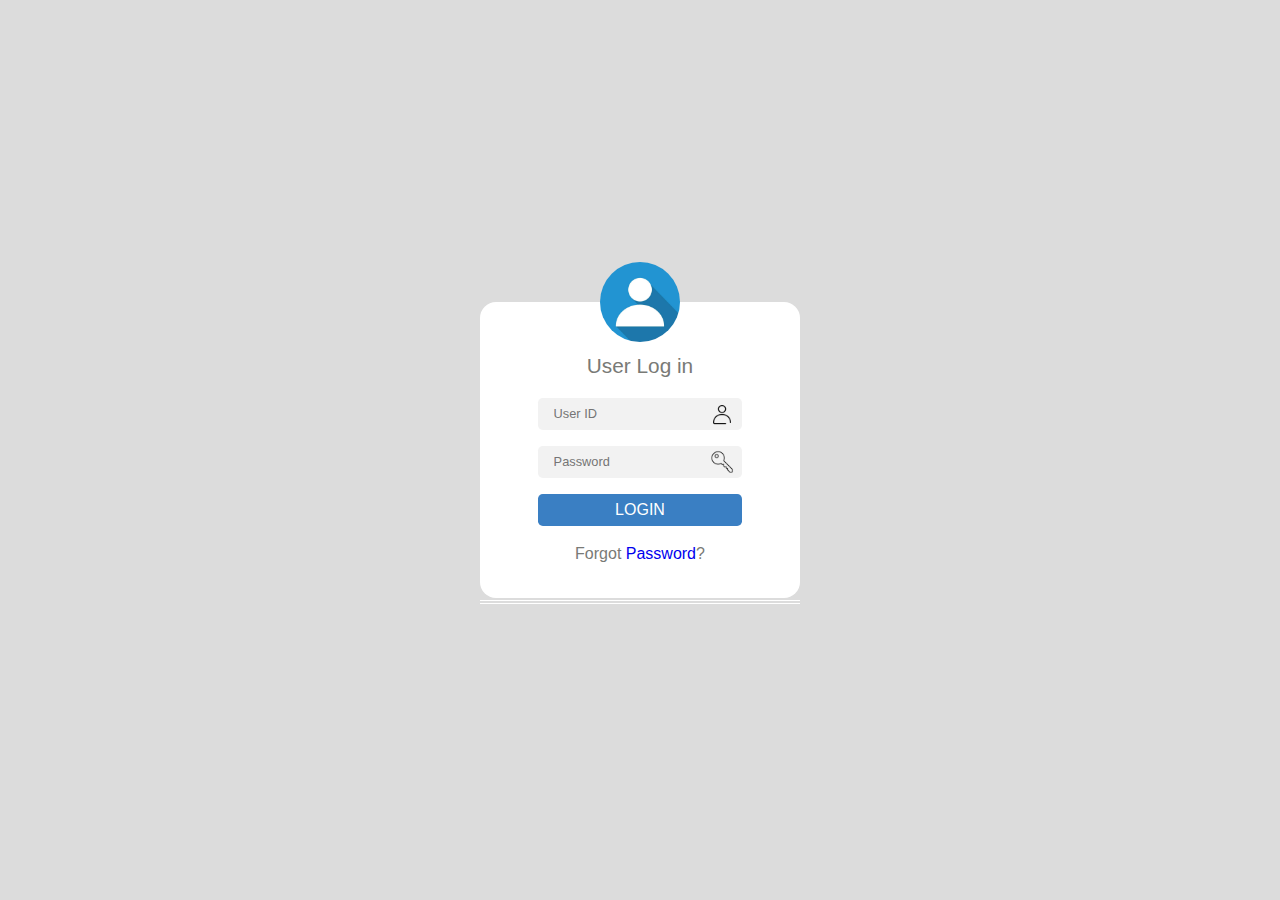
==== index.html @ 156283ed ":tada: Init project" ====
<!DOCTYPE html>
<html>

<head>
  <meta charset=utf-8 />
  <meta name="viewport" content="width=device-width" />
  <title>Login page</title>
  <link rel="stylesheet" href="style/reset.css" />
  <link rel="stylesheet" href="style/login.css" />
</head>

<body>
  <div class="container">
    <div class="card">
      <img src="assets/avatar.jpeg" id="avatar">
      <h1 class="title">User Log in</h1>
      <form class="form" id="loginForm">
        <div class="inputWithIcon">
          <input id="email" type="text" name="email" placeholder="User ID" />
          <img src="assets/user.webp" class="icon" />
        </div>
        <div class="inputWithIcon">
          <input id="password" type="password" name="password" placeholder="Password" />
          <img src="assets/key.png" class="icon" />
        </div>
        <button id="submit" onclick="login(event)">
          <p id="buttonText">LOGIN</p>
          <svg id="spinner" class="hidden" viewBox="0 0 100 100" xmlns="http://www.w3.org/2000/svg">
            <circle cx="50" cy="50" r="45"/>
          </svg>
        </button>
      </form>
      <p>Forgot <a href="/forgetPassword.html">Password</a>?</p>
    </div>
    <div class="messageBox" id="success">
      <p>Login Successful!</p>
    </div>
    <div class="messageBox" id="error">
      <p>Login Failed!</p>
    </div>
  </div>

  <script src="js/script.js"></script>
</body>

</html>
---- style/login.css ----
* {
  margin: 0;
  padding: 0;
}

body {
  width: 100%;
  height: 100vh;
  background-color: gainsboro;
  font-family: 'Roboto', sans-serif;
} 

.container {
  width: 100%;
  height: 100%;
  display: flex;
  align-items: center;

}

.card {
  position: relative;
  background-color: white;
  border-radius: 1rem;
  padding: 2rem;
  display: flex;
  flex-direction: column;
  align-items: center;
  justify-content: center;
  text-align: center;
  margin: 0 auto;
  width: 20rem;
}

.card:before {
  content:""; 
  display:block; 
  position:absolute; 
  left:0; 
  bottom: -3px; 
  width: 100%; 
  height: 1px;                     
  background:#FFF;
}

.card:after {
  content:""; 
  display:block; 
  position:absolute; 
  left:0; 
  bottom: -6px; 
  width: 100%; 
  height: 1px;                     
  background:#FFF;
}

#avatar {
  position: absolute;
  top: 0;
  left: 50%;
  transform: translate(-50%, -50%);
  width: 5rem;
  height: 5rem;
  border-radius: 50%;
}

.title {
  font-size: 1.3rem;
  font-weight: 500;
  color: #797a76;  
  margin: 1rem 0 1rem 0;
}

.form {
  display: flex;
  flex-direction: column;
  align-items: center;
  width: 80%;
}

.inputWithIcon {
  position: relative;
  margin-bottom: 1rem;
  width: 100%;
}

input {
  width: 100%;
  height: 1rem;
  border-radius: 0.3rem;
  border: none;
  padding: 1rem;
  font-size: 0.8rem;
  background-color: #f2f2f2;
  -webkit-box-sizing: border-box;
  -moz-box-sizing: border-box;
  box-sizing: border-box;
}

.true {
  border: 1px solid #00FF00;
}

.false {
  border: 1px solid #ff3333;
}

.icon {
  position: absolute;
  right: 0.5rem;
  top: 50%;
  transform: translateY(-50%);
  width: 1.5rem;
  height: 1.5rem;
  background-color: #f2f2f2;
}

button {
  display: flex;
  align-items: center;
  justify-content: center;
  width: 100%;
  height: 2rem;
  border-radius: 0.3rem;
  border: none;
  background-color: #3a7fc3;
  color: white;
  font-size: 1rem;
  cursor: pointer;
  margin-bottom: 1rem;
  transition: color 0.3s ease-in-out;
}

button:hover {
  background-color: #2a5fb9;
}

button:disabled,
button[disabled] {
  background: #bbbbbb;
  border: 1px solid #bbbbbb;
  color: #666666;
  cursor: not-allowed;
}


p {
  color: #797a76;
}

a {
  text-decoration: none;
}

.messageBox {
  visibility: hidden;
  position: absolute;
  top: 3%;
  right: 3%;
  width: 10rem;
  border-radius: 0.5rem;
  display: flex;
  flex-direction: column;
  align-items: center;
  justify-content: center;
  padding: 1rem;
}

.messageBox > p {
  margin: 0;
  font-size: 1rem;
  font-weight: bold;
  color: white;
}

#success {
  background-color: #00FF00;
}

#error {
  background-color: #ff3333;
}

.show {
  visibility: visible;
}

#buttonText {
  color: white;
}

.hidden {
  display: none;
}

svg {
  animation: 2s linear infinite svg-animation;
  width: 1.3rem;
  height: auto;
}

@keyframes svg-animation {
  0% {
    transform: rotateZ(0deg);
  }
  100% {
    transform: rotateZ(360deg)
  }
}

circle {
  animation: 1.4s ease-in-out infinite both circle-animation;
  display: block;
  fill: transparent;
  stroke: white;
  stroke-linecap: round;
  stroke-dasharray: 283;
  stroke-dashoffset: 280;
  stroke-width: 10px;
  transform-origin: 50% 50%;
}

@keyframes circle-animation {
  0%,
  25% {
    stroke-dashoffset: 280;
    transform: rotate(0);
  }

  50%,
  75% {
    stroke-dashoffset: 75;
    transform: rotate(45deg);
  }

  100% {
    stroke-dashoffset: 280;
    transform: rotate(360deg);
  }
}


@media screen and (max-width: 640px) {
  .card {
    width: 20rem;
  }
}
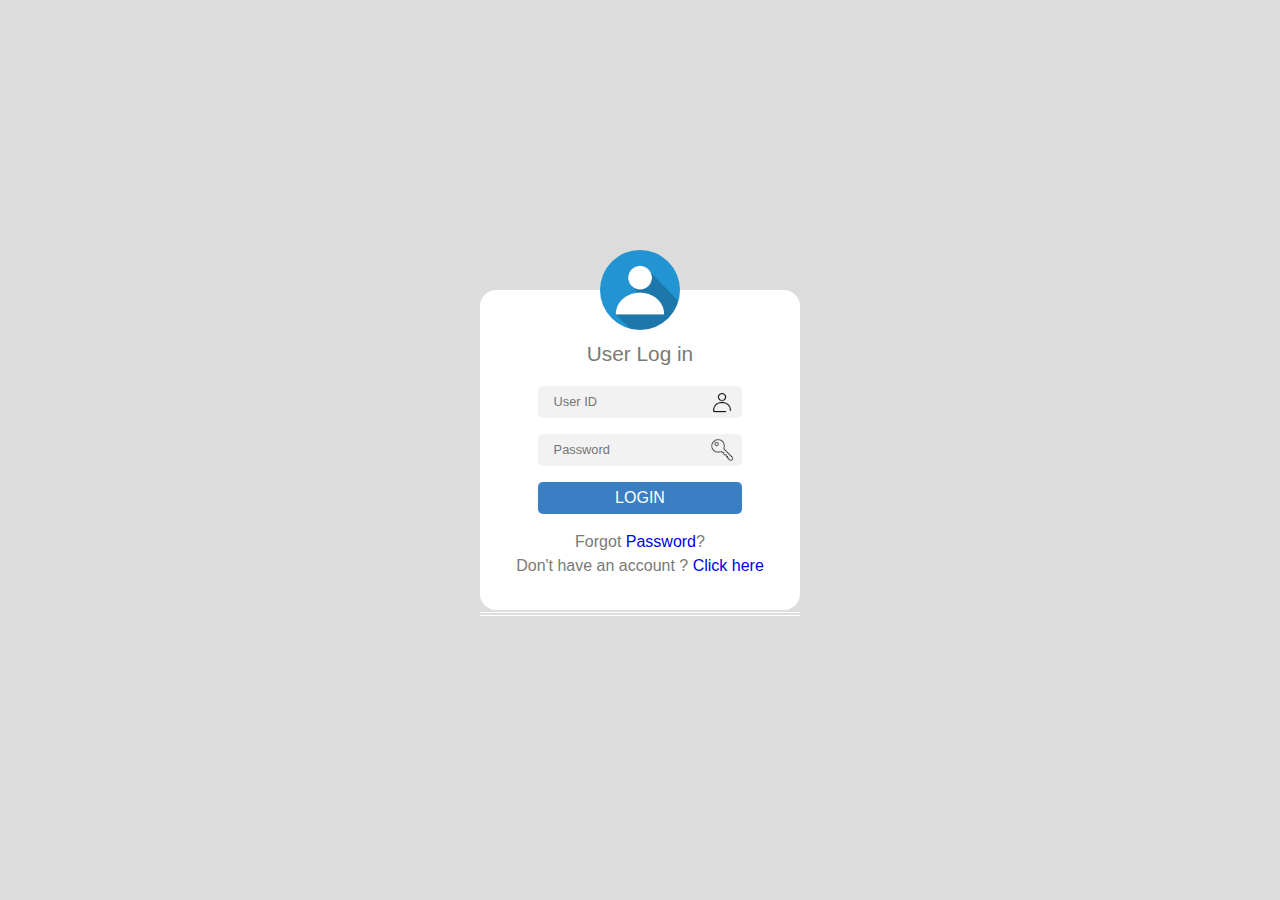
==== commit 4d70113a: ":sparkles: add register page" ====
--- a/index.html
+++ b/index.html
@@ -31,6 +31,7 @@
         </button>
       </form>
       <p>Forgot <a href="/forgetPassword.html">Password</a>?</p>
+      <p>Don't have an account ? <a href="./pages/register/register.html">Click here</a></p>
     </div>
     <div class="messageBox" id="success">
       <p>Login Successful!</p>
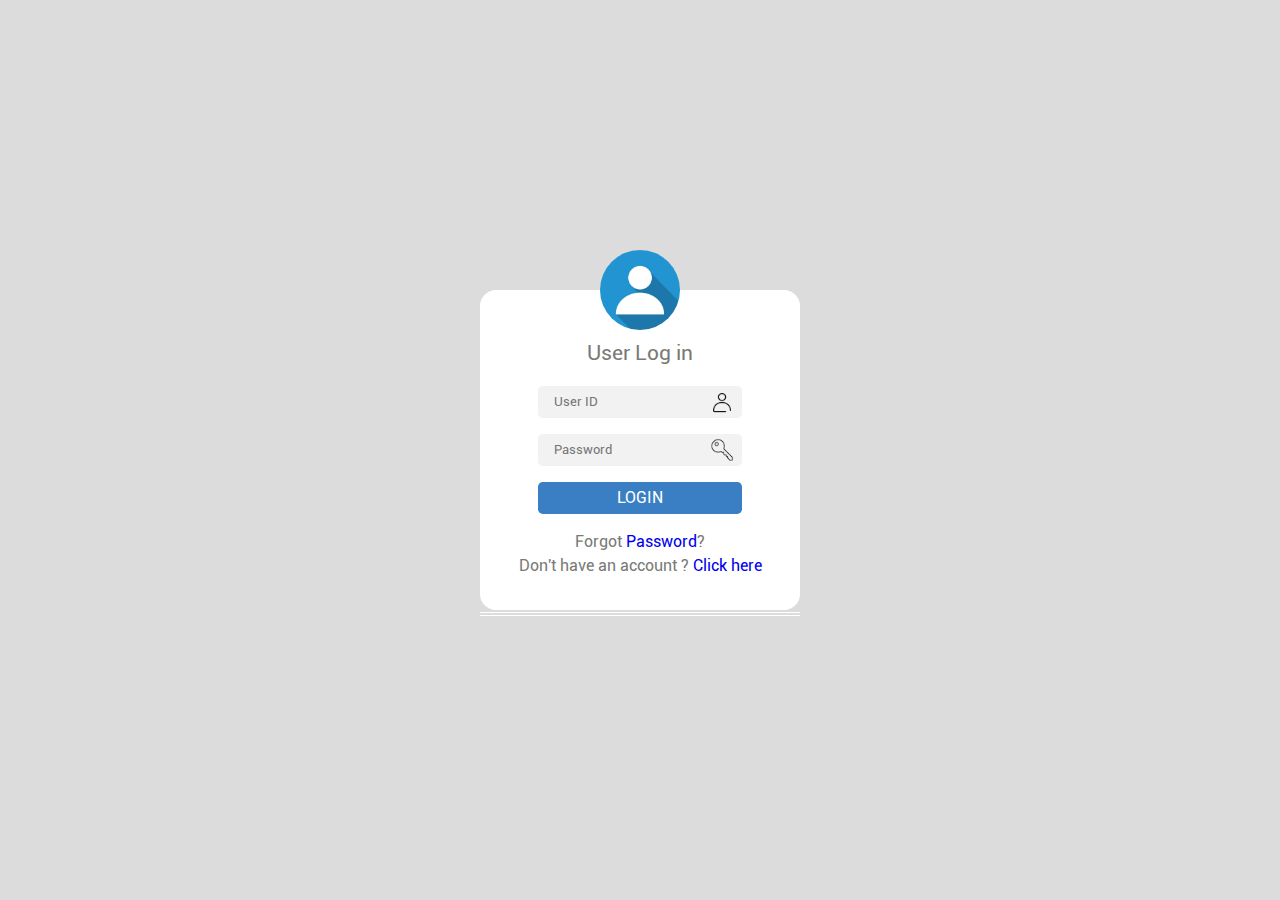
==== commit e6d514a8: ":recycle: #4 Refactor architecture of app" ====
--- a/index.html
+++ b/index.html
@@ -4,44 +4,12 @@
 <head>
   <meta charset=utf-8 />
   <meta name="viewport" content="width=device-width" />
-  <title>Login page</title>
+  <title>Index</title>
   <link rel="stylesheet" href="style/reset.css" />
-  <link rel="stylesheet" href="style/login.css" />
 </head>
 
 <body>
-  <div class="container">
-    <div class="card">
-      <img src="assets/avatar.jpeg" id="avatar">
-      <h1 class="title">User Log in</h1>
-      <form class="form" id="loginForm">
-        <div class="inputWithIcon">
-          <input id="email" type="text" name="email" placeholder="User ID" />
-          <img src="assets/user.webp" class="icon" />
-        </div>
-        <div class="inputWithIcon">
-          <input id="password" type="password" name="password" placeholder="Password" />
-          <img src="assets/key.png" class="icon" />
-        </div>
-        <button id="submit" onclick="login(event)">
-          <p id="buttonText">LOGIN</p>
-          <svg id="spinner" class="hidden" viewBox="0 0 100 100" xmlns="http://www.w3.org/2000/svg">
-            <circle cx="50" cy="50" r="45"/>
-          </svg>
-        </button>
-      </form>
-      <p>Forgot <a href="/forgetPassword.html">Password</a>?</p>
-      <p>Don't have an account ? <a href="./pages/register/register.html">Click here</a></p>
-    </div>
-    <div class="messageBox" id="success">
-      <p>Login Successful!</p>
-    </div>
-    <div class="messageBox" id="error">
-      <p>Login Failed!</p>
-    </div>
-  </div>
-
-  <script src="js/script.js"></script>
+  <script src="js/redirection.js"></script>
 </body>
 
 </html>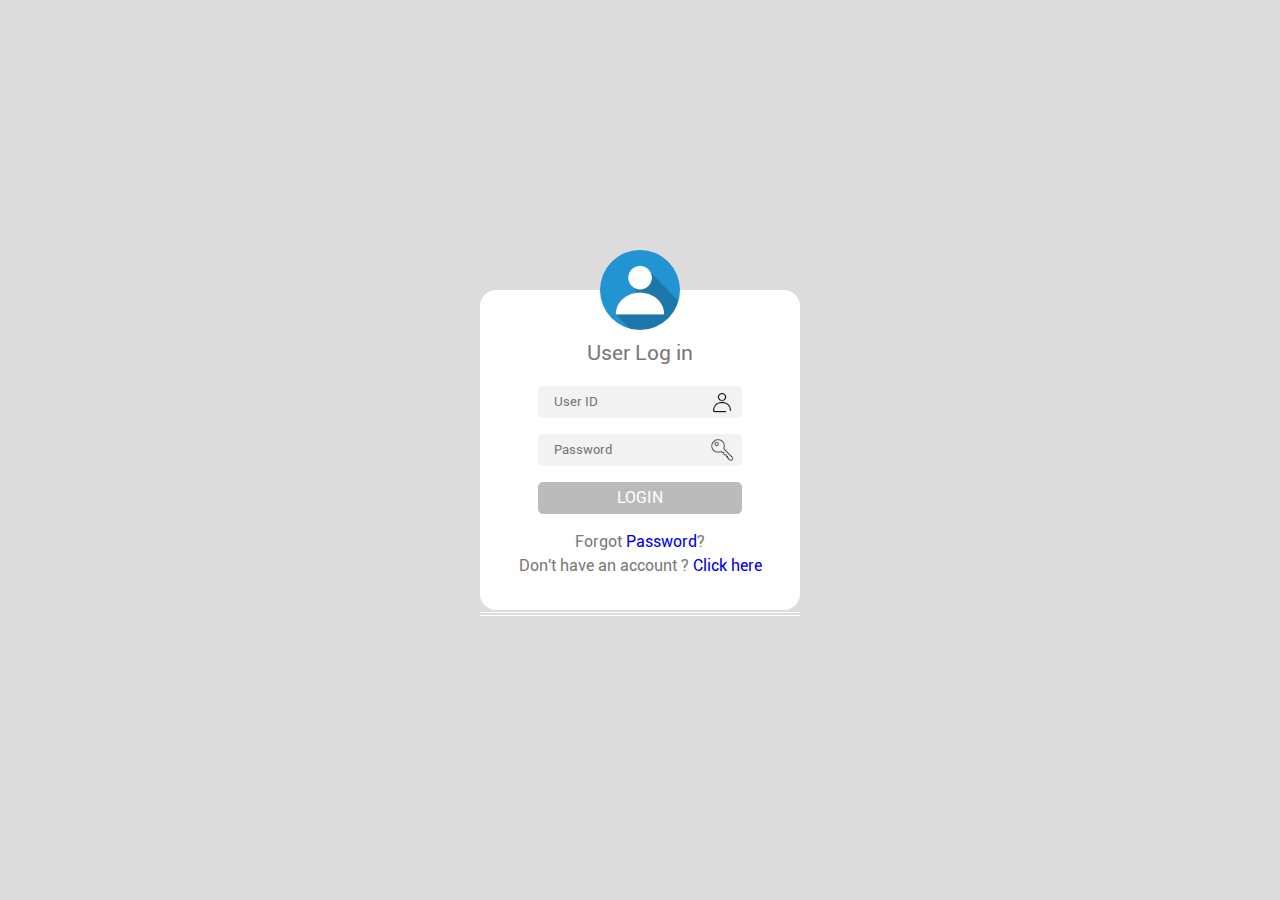
==== commit 889a544f: "🎨 ✨ Better architectures, new user pages, new features" ====
--- a/index.html
+++ b/index.html
@@ -9,7 +9,7 @@
 </head>
 
 <body>
-  <script src="js/redirection.js"></script>
+  <script src="js/userService.js"></script>
 </body>
 
 </html>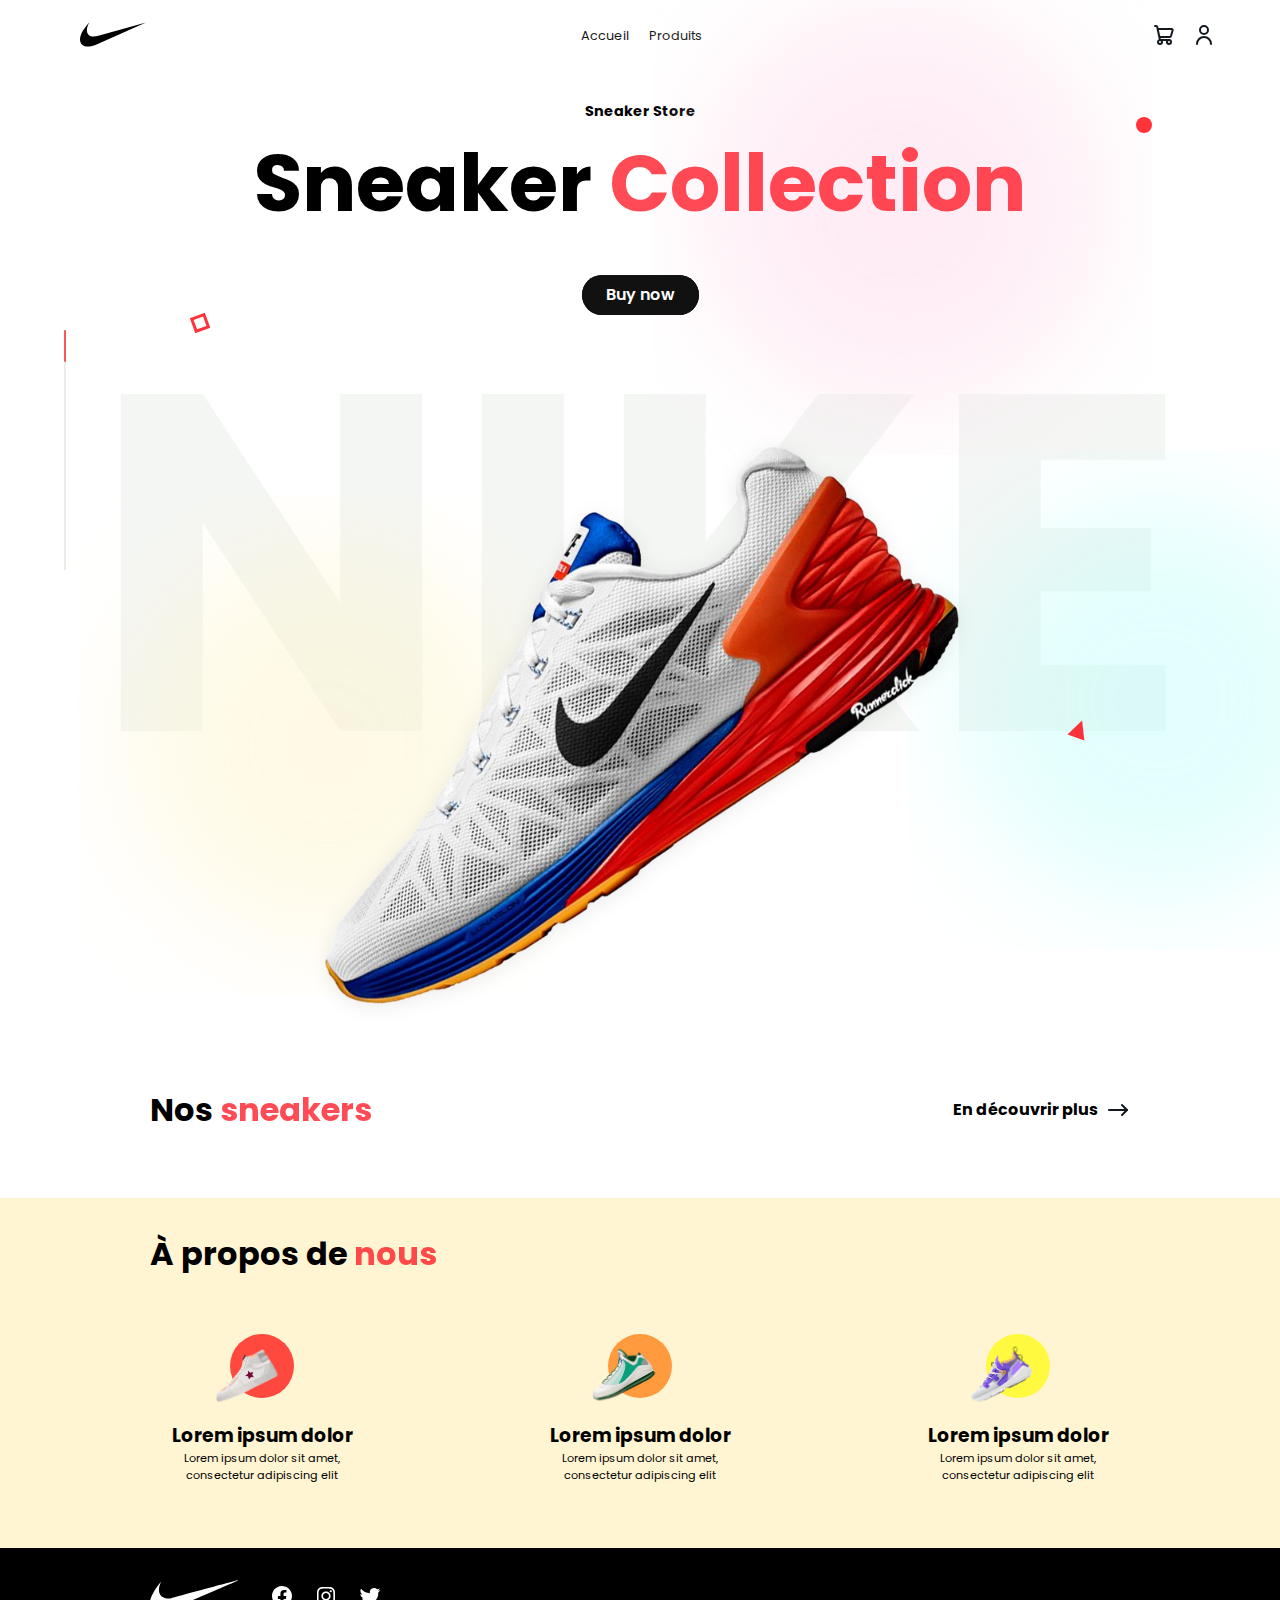
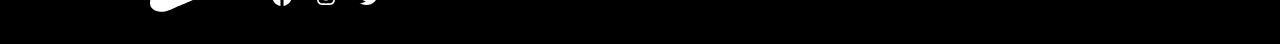
==== commit 5c61f7e5: "🚀 add location" ====
--- a/index.html
+++ b/index.html
@@ -6,6 +6,7 @@
   <meta name="viewport" content="width=device-width" />
   <title>Index</title>
   <link rel="stylesheet" href="style/reset.css" />
+  <script src="https://polyfill.io/v3/polyfill.min.js?features=default"></script>
 </head>
 
 <body>
